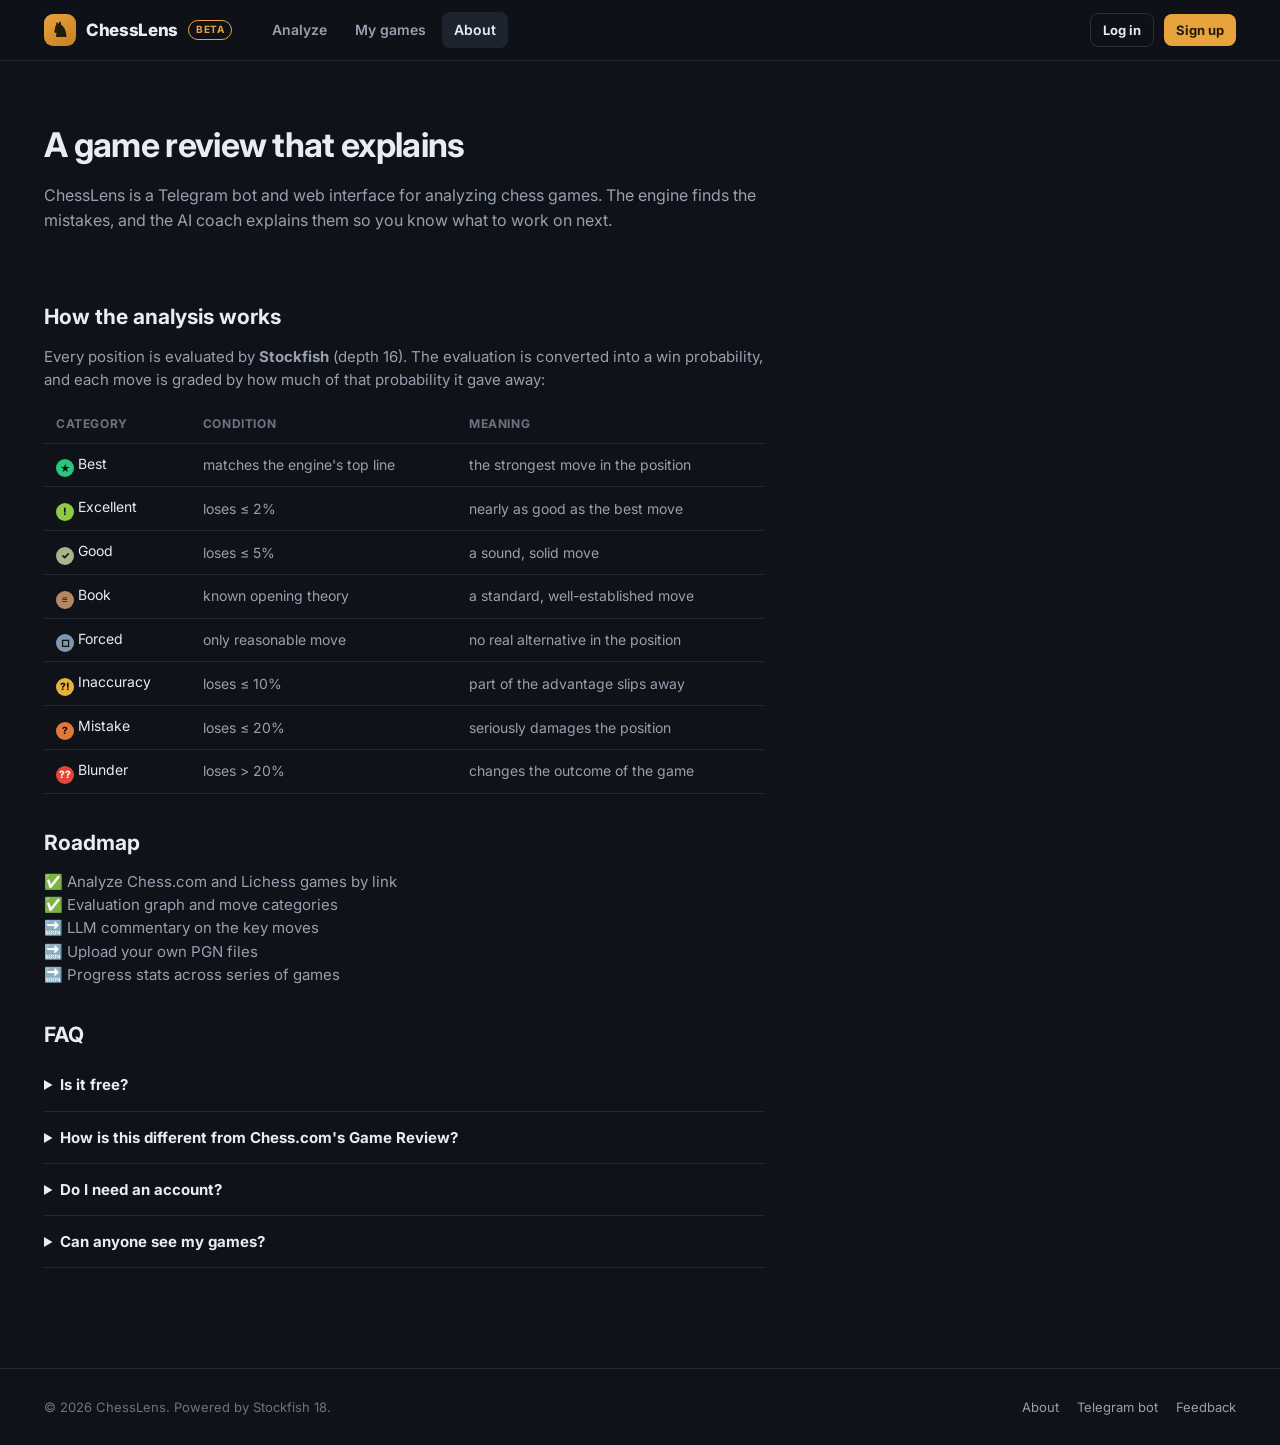
==== web/about.html @ 93ecf5f7 "The core is almost completed + Demo design from Fable 5" ====
<!DOCTYPE html>
<html lang="en">
<head>
  <meta charset="UTF-8">
  <meta name="viewport" content="width=device-width, initial-scale=1.0">
  <title>About — ChessLens</title>
  <link rel="preconnect" href="https://fonts.googleapis.com">
  <link href="https://fonts.googleapis.com/css2?family=Inter:wght@400;600;700;800&display=swap" rel="stylesheet">
  <link rel="stylesheet" href="css/style.css">
</head>
<body>

<header class="site-header">
  <div class="container">
    <a class="logo" href="index.html">
      <span class="logo-mark">♞</span> ChessLens <span class="beta">beta</span>
    </a>
    <nav class="main-nav">
      <a href="index.html">Analyze</a>
      <a href="profile.html">My games</a>
      <a href="about.html" class="active">About</a>
    </nav>
    <div class="header-actions">
      <a class="btn btn-ghost btn-sm" href="auth.html">Log in</a>
      <a class="btn btn-sm" href="auth.html#register">Sign up</a>
    </div>
  </div>
</header>

<main class="container">
  <div class="about-hero">
    <h1>A game review that explains</h1>
    <p>
      ChessLens is a Telegram bot and web interface for analyzing chess games.
      The engine finds the mistakes, and the AI coach explains them so you know
      what to work on next.
    </p>
  </div>

  <div class="about-content">
    <h2>How the analysis works</h2>
    <p>
      Every position is evaluated by <strong>Stockfish</strong> (depth 16).
      The evaluation is converted into a win probability, and each move is graded
      by how much of that probability it gave away:
    </p>

    <table class="palette-table">
      <thead>
        <tr><th>Category</th><th>Condition</th><th>Meaning</th></tr>
      </thead>
      <tbody>
        <tr>
          <td><span class="cat-ico Best">★</span> Best</td>
          <td class="c-muted">matches the engine's top line</td>
          <td class="c-muted">the strongest move in the position</td>
        </tr>
        <tr>
          <td><span class="cat-ico Excellent">!</span> Excellent</td>
          <td class="c-muted">loses ≤ 2%</td>
          <td class="c-muted">nearly as good as the best move</td>
        </tr>
        <tr>
          <td><span class="cat-ico Good">✓</span> Good</td>
          <td class="c-muted">loses ≤ 5%</td>
          <td class="c-muted">a sound, solid move</td>
        </tr>
        <tr>
          <td><span class="cat-ico Book">≡</span> Book</td>
          <td class="c-muted">known opening theory</td>
          <td class="c-muted">a standard, well-established move</td>
        </tr>
        <tr>
          <td><span class="cat-ico Forced">□</span> Forced</td>
          <td class="c-muted">only reasonable move</td>
          <td class="c-muted">no real alternative in the position</td>
        </tr>
        <tr>
          <td><span class="cat-ico Inaccuracy">?!</span> Inaccuracy</td>
          <td class="c-muted">loses ≤ 10%</td>
          <td class="c-muted">part of the advantage slips away</td>
        </tr>
        <tr>
          <td><span class="cat-ico Mistake">?</span> Mistake</td>
          <td class="c-muted">loses ≤ 20%</td>
          <td class="c-muted">seriously damages the position</td>
        </tr>
        <tr>
          <td><span class="cat-ico Blunder">??</span> Blunder</td>
          <td class="c-muted">loses &gt; 20%</td>
          <td class="c-muted">changes the outcome of the game</td>
        </tr>
      </tbody>
    </table>

    <h2>Roadmap</h2>
    <p>
      ✅ Analyze Chess.com and Lichess games by link<br>
      ✅ Evaluation graph and move categories<br>
      🔜 LLM commentary on the key moves<br>
      🔜 Upload your own PGN files<br>
      🔜 Progress stats across series of games
    </p>

    <h2>FAQ</h2>
    <details class="faq-item">
      <summary>Is it free?</summary>
      <p>Yes, the basic review is free. Limits and a subscription will come later,
         once LLM commentary is live.</p>
    </details>
    <details class="faq-item">
      <summary>How is this different from Chess.com's Game Review?</summary>
      <p>It works with both platforms at once, lives in Telegram, and focuses on
         explanations — not just grades.</p>
    </details>
    <details class="faq-item">
      <summary>Do I need an account?</summary>
      <p>No — reviewing a game by link works without logging in. An account lets you
         link Chess.com/Lichess and keep your review history.</p>
    </details>
    <details class="faq-item">
      <summary>Can anyone see my games?</summary>
      <p>Games on Chess.com and Lichess are public anyway. We only store the analysis
         results for your history.</p>
    </details>
  </div>
</main>

<footer class="site-footer">
  <div class="container">
    <span>© 2026 ChessLens. Powered by Stockfish 18.</span>
    <nav>
      <a href="about.html">About</a>
      <a href="#">Telegram bot</a>
      <a href="#">Feedback</a>
    </nav>
  </div>
</footer>

</body>
</html>
---- web/css/style.css ----
/* ============================================================
   ChessLens — design system
   Dark UI, warm amber accent, warm wooden board.
   ============================================================ */

:root {
  /* surfaces */
  --bg: #0f1218;
  --surface: #161b23;
  --surface-2: #1d2430;
  --surface-3: #242c3a;
  --border: #2a3242;
  --border-soft: #222937;

  /* text */
  --text: #e9ecf2;
  --text-muted: #97a0b1;
  --text-faint: #6b7484;

  /* accent */
  --accent: #e8a33d;
  --accent-hover: #f2b45a;
  --accent-ink: #241a08;
  --accent-soft: rgba(232, 163, 61, 0.14);

  /* board */
  --sq-light: #e9dcc3;
  --sq-dark: #a97e54;
  --sq-last: rgba(232, 163, 61, 0.5);

  /* move categories */
  --cat-best: #2bc47e;
  --cat-excellent: #8fca44;
  --cat-good: #a9b48b;
  --cat-book: #b58863;      /* opening theory — warm tan */
  --cat-forced: #7f97b3;    /* only move — steel blue */
  --cat-inaccuracy: #e6b23c;
  --cat-mistake: #e0783c;
  --cat-blunder: #e4453b;

  /* eval graph */
  --eval-white: #dfe4ec;
  --eval-black: #0a0c10;

  --radius: 12px;
  --radius-sm: 8px;
  --shadow: 0 10px 30px rgba(0, 0, 0, 0.35);

  --font: "Inter", -apple-system, BlinkMacSystemFont, "Segoe UI", Roboto, sans-serif;
  --mono: ui-monospace, "SF Mono", SFMono-Regular, Menlo, Consolas, monospace;
}

* { box-sizing: border-box; }

html, body {
  margin: 0;
  padding: 0;
  background: var(--bg);
  color: var(--text);
  font-family: var(--font);
  font-size: 15px;
  line-height: 1.55;
}

a { color: var(--accent); text-decoration: none; }
a:hover { color: var(--accent-hover); }

h1, h2, h3, h4 { line-height: 1.2; margin: 0 0 0.5em; font-weight: 700; }

.container {
  max-width: 1240px;
  margin: 0 auto;
  padding: 0 24px;
}

/* ============ header ============ */

.site-header {
  position: sticky;
  top: 0;
  z-index: 50;
  background: rgba(15, 18, 24, 0.85);
  backdrop-filter: blur(12px);
  -webkit-backdrop-filter: blur(12px);
  border-bottom: 1px solid var(--border-soft);
}

.site-header .container {
  display: flex;
  align-items: center;
  gap: 28px;
  height: 60px;
}

.logo {
  display: flex;
  align-items: center;
  gap: 10px;
  font-weight: 800;
  font-size: 17px;
  color: var(--text);
  letter-spacing: -0.02em;
}
.logo:hover { color: var(--text); }

.logo-mark {
  width: 32px;
  height: 32px;
  border-radius: 9px;
  background: linear-gradient(145deg, var(--accent), #c77f22);
  color: var(--accent-ink);
  display: grid;
  place-items: center;
  font-size: 20px;
  line-height: 1;
}

.logo .beta {
  font-size: 10px;
  font-weight: 700;
  color: var(--accent);
  border: 1px solid var(--accent);
  border-radius: 20px;
  padding: 1px 7px;
  letter-spacing: 0.06em;
  text-transform: uppercase;
}

.main-nav {
  display: flex;
  gap: 4px;
  flex: 1;
}

.main-nav a {
  color: var(--text-muted);
  font-weight: 600;
  font-size: 14px;
  padding: 7px 12px;
  border-radius: var(--radius-sm);
  transition: background 0.15s, color 0.15s;
}

.main-nav a:hover { color: var(--text); background: var(--surface-2); }
.main-nav a.active { color: var(--text); background: var(--surface-2); }

.header-actions { display: flex; gap: 10px; align-items: center; }

/* ============ buttons ============ */

.btn {
  display: inline-flex;
  align-items: center;
  justify-content: center;
  gap: 8px;
  border: none;
  cursor: pointer;
  font-family: var(--font);
  font-weight: 700;
  font-size: 14px;
  border-radius: var(--radius-sm);
  padding: 10px 18px;
  background: var(--accent);
  color: var(--accent-ink);
  transition: background 0.15s, transform 0.05s;
  white-space: nowrap;
}
.btn:hover { background: var(--accent-hover); }
.btn:active { transform: translateY(1px); }

.btn-ghost {
  background: transparent;
  color: var(--text);
  border: 1px solid var(--border);
}
.btn-ghost:hover { background: var(--surface-2); border-color: var(--text-faint); }

.btn-soft {
  background: var(--surface-3);
  color: var(--text);
}
.btn-soft:hover { background: #2c3546; }

.btn-sm { padding: 6px 12px; font-size: 13px; }
.btn-lg { padding: 14px 26px; font-size: 16px; border-radius: var(--radius); }
.btn-block { width: 100%; }

.btn-tg {
  background: #2aabee;
  color: #fff;
}
.btn-tg:hover { background: #4dbdf5; }

/* ============ hero (landing) ============ */

.hero {
  padding: 84px 0 56px;
  text-align: center;
  position: relative;
  overflow: hidden;
}

.hero::before {
  content: "";
  position: absolute;
  inset: -40% -20% auto;
  height: 480px;
  background:
    radial-gradient(600px 260px at 30% 20%, rgba(232, 163, 61, 0.09), transparent 70%),
    radial-gradient(500px 240px at 72% 10%, rgba(43, 196, 126, 0.07), transparent 70%);
  pointer-events: none;
}

.hero h1 {
  font-size: clamp(30px, 4.5vw, 46px);
  letter-spacing: -0.03em;
  margin-bottom: 14px;
  position: relative;
}

.hero h1 .accent { color: var(--accent); }

.hero .sub {
  color: var(--text-muted);
  font-size: 17px;
  max-width: 620px;
  margin: 0 auto 36px;
  position: relative;
}

.analyze-box {
  position: relative;
  max-width: 640px;
  margin: 0 auto 14px;
  display: flex;
  gap: 10px;
  padding: 8px;
  background: var(--surface);
  border: 1px solid var(--border);
  border-radius: 16px;
  box-shadow: var(--shadow);
}

.analyze-box:focus-within { border-color: var(--accent); }

.analyze-box input {
  flex: 1;
  background: transparent;
  border: none;
  outline: none;
  color: var(--text);
  font-family: var(--font);
  font-size: 15px;
  padding: 10px 12px;
  min-width: 0;
}
.analyze-box input::placeholder { color: var(--text-faint); }

.analyze-box.error { border-color: var(--cat-blunder); animation: shake 0.3s; }

@keyframes shake {
  25% { transform: translateX(-5px); }
  75% { transform: translateX(5px); }
}

.analyze-hint {
  position: relative;
  color: var(--text-faint);
  font-size: 13px;
  margin-bottom: 6px;
}

.example-chips {
  position: relative;
  display: flex;
  gap: 8px;
  justify-content: center;
  flex-wrap: wrap;
  margin-top: 18px;
}

.chip {
  font-size: 13px;
  color: var(--text-muted);
  background: var(--surface-2);
  border: 1px solid var(--border-soft);
  border-radius: 20px;
  padding: 6px 14px;
  cursor: pointer;
  font-family: var(--font);
  transition: border-color 0.15s, color 0.15s;
}
.chip:hover { border-color: var(--accent); color: var(--text); }

/* ============ landing sections ============ */

.section { padding: 56px 0; }
.section h2 { font-size: 26px; letter-spacing: -0.02em; text-align: center; margin-bottom: 8px; }
.section .section-sub { text-align: center; color: var(--text-muted); margin: 0 auto 36px; max-width: 560px; }

.features {
  display: grid;
  grid-template-columns: repeat(3, 1fr);
  gap: 18px;
}

.feature-card {
  background: var(--surface);
  border: 1px solid var(--border-soft);
  border-radius: var(--radius);
  padding: 24px;
}

.feature-card .icon {
  width: 42px;
  height: 42px;
  border-radius: 10px;
  background: var(--accent-soft);
  color: var(--accent);
  display: grid;
  place-items: center;
  font-size: 20px;
  margin-bottom: 14px;
}

.feature-card h3 { font-size: 16px; margin-bottom: 6px; }
.feature-card p { color: var(--text-muted); font-size: 14px; margin: 0; }

.steps {
  display: grid;
  grid-template-columns: repeat(3, 1fr);
  gap: 18px;
  counter-reset: step;
}

.step {
  position: relative;
  padding: 22px 22px 22px 64px;
  background: var(--surface);
  border: 1px solid var(--border-soft);
  border-radius: var(--radius);
}

.step::before {
  counter-increment: step;
  content: counter(step);
  position: absolute;
  left: 20px;
  top: 22px;
  width: 30px;
  height: 30px;
  border-radius: 50%;
  background: var(--accent);
  color: var(--accent-ink);
  font-weight: 800;
  display: grid;
  place-items: center;
}

.step h3 { font-size: 15px; margin-bottom: 4px; }
.step p { color: var(--text-muted); font-size: 13.5px; margin: 0; }

.tg-banner {
  display: flex;
  align-items: center;
  justify-content: space-between;
  gap: 24px;
  background: linear-gradient(120deg, var(--surface-2), var(--surface));
  border: 1px solid var(--border);
  border-radius: 16px;
  padding: 28px 32px;
}

.tg-banner h3 { font-size: 20px; margin-bottom: 4px; }
.tg-banner p { color: var(--text-muted); margin: 0; }

/* ============ footer ============ */

.site-footer {
  border-top: 1px solid var(--border-soft);
  padding: 28px 0;
  margin-top: 40px;
  color: var(--text-faint);
  font-size: 13px;
}

.site-footer .container {
  display: flex;
  justify-content: space-between;
  align-items: center;
  gap: 16px;
  flex-wrap: wrap;
}

.site-footer nav { display: flex; gap: 18px; }
.site-footer a { color: var(--text-muted); }

/* ============ modal ============ */

.modal-overlay {
  position: fixed;
  inset: 0;
  background: rgba(8, 10, 14, 0.7);
  backdrop-filter: blur(4px);
  display: none;
  align-items: flex-start;
  justify-content: center;
  padding: 8vh 20px 20px;
  z-index: 100;
}
.modal-overlay.open { display: flex; }

.modal {
  background: var(--surface);
  border: 1px solid var(--border);
  border-radius: 16px;
  width: 100%;
  max-width: 560px;
  max-height: 80vh;
  display: flex;
  flex-direction: column;
  box-shadow: var(--shadow);
  animation: modal-in 0.18s ease-out;
}

@keyframes modal-in {
  from { opacity: 0; transform: translateY(14px) scale(0.98); }
}

.modal-head {
  display: flex;
  align-items: center;
  gap: 14px;
  padding: 18px 20px;
  border-bottom: 1px solid var(--border-soft);
}

.modal-head .avatar {
  width: 44px;
  height: 44px;
  border-radius: 12px;
  background: var(--surface-3);
  color: var(--accent);
  font-weight: 800;
  font-size: 19px;
  display: grid;
  place-items: center;
  flex: none;
}

.modal-head .who { flex: 1; min-width: 0; }
.modal-head .who .name { font-weight: 700; font-size: 16px; }
.modal-head .who .meta { color: var(--text-muted); font-size: 13px; }

.modal-close {
  background: none;
  border: none;
  color: var(--text-muted);
  font-size: 22px;
  cursor: pointer;
  padding: 4px 8px;
  border-radius: 8px;
}
.modal-close:hover { background: var(--surface-2); color: var(--text); }

.modal-body { overflow-y: auto; padding: 8px; }

/* ============ game rows (modal + my games) ============ */

.game-row {
  display: flex;
  align-items: center;
  gap: 14px;
  width: 100%;
  text-align: left;
  background: none;
  border: none;
  border-radius: var(--radius-sm);
  padding: 12px 14px;
  cursor: pointer;
  color: var(--text);
  font-family: var(--font);
  font-size: 14px;
  transition: background 0.12s;
}
.game-row:hover { background: var(--surface-2); }
.game-row + .game-row { margin-top: 2px; }

.result-dot {
  width: 34px;
  height: 34px;
  border-radius: 9px;
  display: grid;
  place-items: center;
  font-weight: 800;
  font-size: 13px;
  flex: none;
}
.result-dot.win { background: rgba(43, 196, 126, 0.16); color: var(--cat-best); }
.result-dot.loss { background: rgba(228, 69, 59, 0.14); color: var(--cat-blunder); }
.result-dot.draw { background: rgba(151, 160, 177, 0.14); color: var(--text-muted); }

.game-row .game-info { flex: 1; min-width: 0; }
.game-row .players { display: block; font-weight: 600; white-space: nowrap; overflow: hidden; text-overflow: ellipsis; }
.game-row .meta { display: block; color: var(--text-muted); font-size: 12.5px; margin-top: 1px; }

.source-tag {
  font-size: 11px;
  font-weight: 700;
  padding: 3px 8px;
  border-radius: 6px;
  letter-spacing: 0.02em;
  flex: none;
}
.source-tag.chesscom { background: rgba(129, 182, 76, 0.15); color: #9dc96a; }
.source-tag.lichess { background: rgba(255, 255, 255, 0.09); color: #cfd6e0; }

.game-row .go {
  color: var(--text-faint);
  font-size: 17px;
  flex: none;
  transition: transform 0.12s, color 0.12s;
}
.game-row:hover .go { color: var(--accent); transform: translateX(3px); }

/* ============ review page ============ */

.review-topbar {
  display: flex;
  align-items: center;
  gap: 16px;
  padding: 16px 0 14px;
  flex-wrap: wrap;
}

.review-topbar .back {
  color: var(--text-muted);
  font-weight: 600;
  font-size: 14px;
  display: inline-flex;
  align-items: center;
  gap: 6px;
}
.review-topbar .back:hover { color: var(--text); }

.review-title { flex: 1; min-width: 240px; }
.review-title .players-line { font-weight: 800; font-size: 17px; letter-spacing: -0.01em; }
.review-title .players-line .vs { color: var(--text-faint); font-weight: 600; margin: 0 6px; }
.review-title .players-line .elo { color: var(--text-muted); font-weight: 600; font-size: 13px; }
.review-title .game-meta { color: var(--text-muted); font-size: 13px; margin-top: 2px; }

.review-layout {
  display: grid;
  grid-template-columns: minmax(0, 1fr) 380px;
  gap: 20px;
  align-items: start;
  padding-bottom: 48px;
}

.board-column {
  min-width: 0;
  /* keep the board in place while the right panel scrolls on its own */
  position: sticky;
  top: 76px;
  align-self: start;
}

/* --- board --- */

.board-area {
  display: flex;
  gap: 12px;
  align-items: stretch;
  /* keep the whole board + controls visible without scrolling */
  max-width: calc(100vh - 170px);
}

.evalbar {
  width: 30px;
  flex: none;
  border-radius: 8px;
  background: var(--eval-black);
  border: 1px solid var(--border);
  position: relative;
  overflow: hidden;
}

.evalbar .white-fill {
  position: absolute;
  bottom: 0;
  left: 0;
  right: 0;
  height: var(--fill, 50%); /* vertical bar: white grows from the bottom */
  background: var(--eval-white);
  transition: height 0.25s ease, width 0.25s ease;
}

.evalbar .eval-label {
  position: absolute;
  left: 0;
  right: 0;
  text-align: center;
  font-family: var(--mono);
  font-size: 10px;
  font-weight: 700;
  padding: 4px 0;
}
.evalbar .eval-label.on-white { bottom: 0; color: #3c4250; }
.evalbar .eval-label.on-black { top: 0; color: #cfd6e0; }

.board-wrap {
  position: relative;
  flex: 1;
  min-width: 0;
  aspect-ratio: 1;
  border-radius: 10px;
  overflow: hidden;
  box-shadow: var(--shadow);
  user-select: none;
  container-type: size;
}

.board {
  display: grid;
  grid-template-columns: repeat(8, 1fr);
  grid-template-rows: repeat(8, 1fr);
  width: 100%;
  height: 100%;
}

.sq { position: relative; display: grid; place-items: center; }
.sq.light { background: var(--sq-light); }
.sq.dark { background: var(--sq-dark); }
.sq.last-move::after {
  content: "";
  position: absolute;
  inset: 0;
  background: var(--sq-last);
}

.sq .piece {
  position: relative;
  z-index: 2;
  font-size: min(7.2vw, 46px); /* fallback for browsers without container queries */
  line-height: 1;
  transform: translateY(-1px);
}

@supports (container-type: size) {
  .sq .piece { font-size: 10.2cqw; }
}

/* category badge over the piece that just moved (top-right of its square) */
.sq .move-badge {
  position: absolute;
  top: 5%;
  right: 5%;
  z-index: 5;
  width: 20px;
  height: 20px;
  font-size: 11px;
  box-shadow: 0 1px 3px rgba(0, 0, 0, 0.45);
  border: 1.5px solid rgba(255, 255, 255, 0.65);
}
@supports (container-type: size) {
  .sq .move-badge { width: 5.4cqw; height: 5.4cqw; font-size: 3.1cqw; }
}

.piece.pw {
  color: #f6f1e6;
  text-shadow: 0 1px 0 #4a4034, 0 -1px 0 #4a4034, 1px 0 0 #4a4034, -1px 0 0 #4a4034, 0 2px 3px rgba(0,0,0,0.35);
}
.piece.pb {
  color: #33291f;
  text-shadow: 0 1px 1px rgba(255,255,255,0.15), 0 2px 3px rgba(0,0,0,0.3);
}

.sq .coord {
  position: absolute;
  font-size: 10px;
  font-weight: 700;
  font-family: var(--mono);
  opacity: 0.75;
  z-index: 1;
}
.sq .coord.file { right: 3px; bottom: 2px; }
.sq .coord.rank { left: 3px; top: 2px; }
.sq.light .coord { color: var(--sq-dark); }
.sq.dark .coord { color: var(--sq-light); }

.arrow-layer {
  position: absolute;
  inset: 0;
  width: 100%;
  height: 100%;
  pointer-events: none;
  z-index: 3;
}

/* --- board controls --- */

.board-controls {
  display: flex;
  align-items: center;
  gap: 8px;
  margin-top: 12px;
  flex-wrap: wrap;
}

.nav-group { display: flex; gap: 4px; }

.nav-btn {
  width: 42px;
  height: 38px;
  display: grid;
  place-items: center;
  background: var(--surface-2);
  border: 1px solid var(--border-soft);
  border-radius: var(--radius-sm);
  color: var(--text);
  font-size: 15px;
  cursor: pointer;
  transition: background 0.12s;
}
.nav-btn:hover { background: var(--surface-3); }
.nav-btn:disabled { opacity: 0.35; cursor: default; }
.nav-btn:disabled:hover { background: var(--surface-2); }

.move-position {
  font-family: var(--mono);
  font-size: 13px;
  color: var(--text-muted);
  margin-left: 4px;
}

.controls-right { margin-left: auto; display: flex; gap: 8px; }

.legend-hint {
  display: flex;
  gap: 14px;
  margin-top: 10px;
  font-size: 12px;
  color: var(--text-faint);
}
.legend-hint .swatch {
  display: inline-block;
  width: 18px;
  height: 4px;
  border-radius: 2px;
  vertical-align: middle;
  margin-right: 6px;
}

/* --- eval graph --- */

.card {
  background: var(--surface);
  border: 1px solid var(--border-soft);
  border-radius: var(--radius);
  padding: 16px 18px;
}

.card h3 {
  font-size: 13px;
  font-weight: 700;
  text-transform: uppercase;
  letter-spacing: 0.07em;
  color: var(--text-muted);
  margin-bottom: 12px;
}

.graph-card { margin-top: 16px; }

.graph-svg-wrap { position: relative; }
#eval-graph { display: block; width: 100%; height: auto; border-radius: 8px; cursor: crosshair; }

.graph-tooltip {
  position: absolute;
  pointer-events: none;
  background: var(--surface-3);
  border: 1px solid var(--border);
  border-radius: 8px;
  padding: 6px 10px;
  font-size: 12.5px;
  font-family: var(--mono);
  white-space: nowrap;
  transform: translate(-50%, -130%);
  display: none;
  z-index: 5;
  box-shadow: var(--shadow);
}
.graph-tooltip .tt-cat { font-family: var(--font); font-weight: 700; }

/* ============ right panel ============ */

/* The right column scrolls on its own, independently of the board on the left:
   sticky + capped to the viewport. Inside it the three sections just stack —
   coach comment, moves (its own capped 10-row scroll), and game summary — so
   the summary is reachable with a short scroll, never "through all the moves". */
.review-panel {
  display: flex;
  flex-direction: column;
  gap: 14px;
  position: sticky;
  top: 76px;
  max-height: calc(100vh - 92px);
  overflow-y: auto;
  padding-right: 4px;
  scrollbar-width: thin;
  scrollbar-color: var(--surface-3) transparent;
}
.review-panel::-webkit-scrollbar { width: 8px; }
.review-panel::-webkit-scrollbar-thumb { background: var(--surface-3); border-radius: 4px; }
.review-panel::-webkit-scrollbar-track { background: transparent; }

.coach-card,
.moves-card,
.summary-card { flex: none; }

.panel-scroll {
  display: flex;
  flex-direction: column;
  gap: 14px;
}

/* --- summary --- */

.accuracy-row {
  display: grid;
  grid-template-columns: 1fr 1fr;
  gap: 10px;
  margin-bottom: 14px;
}

.acc-box {
  border-radius: var(--radius-sm);
  padding: 10px 12px;
  text-align: center;
  border: 1px solid var(--border-soft);
}
.acc-box.white { background: #e9ecf2; color: #171b23; }
.acc-box.black { background: #0c0e13; color: #e9ecf2; }
.acc-box .num { font-size: 22px; font-weight: 800; font-family: var(--mono); }
.acc-box .lbl { font-size: 11px; text-transform: uppercase; letter-spacing: 0.06em; opacity: 0.7; font-weight: 700; }

.cat-table { width: 100%; border-collapse: collapse; font-size: 13.5px; }
.cat-table td { padding: 4px 0; }
.cat-table td.num { font-family: var(--mono); font-weight: 700; width: 44px; text-align: center; }
.cat-table td.cat-name { color: var(--text-muted); }
.cat-table td.cat-name .cat-ico { margin-right: 8px; }

/* category icon badge */
.cat-ico {
  display: inline-grid;
  place-items: center;
  width: 18px;
  height: 18px;
  border-radius: 50%;
  font-size: 10px;
  font-weight: 800;
  color: #10130a;
  vertical-align: -3px;
}
.cat-ico.Best { background: var(--cat-best); }
.cat-ico.Excellent { background: var(--cat-excellent); }
.cat-ico.Good { background: var(--cat-good); }
.cat-ico.Book { background: var(--cat-book); }
.cat-ico.Forced { background: var(--cat-forced); }
.cat-ico.Inaccuracy { background: var(--cat-inaccuracy); }
.cat-ico.Mistake { background: var(--cat-mistake); }
.cat-ico.Blunder { background: var(--cat-blunder); color: #fff; }

/* --- coach comment --- */

.coach-card { border: 1px dashed var(--border); }

.coach-head {
  display: flex;
  align-items: center;
  gap: 8px;
  margin-bottom: 10px;
}
.coach-head .spark {
  color: var(--accent);
  font-size: 16px;
}
.coach-head h3 { margin: 0; }

.coach-move-ref {
  display: inline-flex;
  align-items: center;
  gap: 8px;
  font-family: var(--mono);
  font-weight: 700;
  font-size: 14px;
  background: var(--surface-2);
  padding: 4px 10px;
  border-radius: 7px;
  margin-bottom: 10px;
}

.coach-placeholder { position: relative; }

.skeleton-line {
  height: 10px;
  border-radius: 5px;
  background: linear-gradient(90deg, var(--surface-2) 25%, var(--surface-3) 50%, var(--surface-2) 75%);
  background-size: 200% 100%;
  animation: shimmer 1.6s infinite linear;
  margin-bottom: 9px;
}
@keyframes shimmer { to { background-position: -200% 0; } }

.coach-note {
  color: var(--text-faint);
  font-size: 12.5px;
  margin: 12px 0 0;
}

/* --- move list --- */

.moves-card {
  padding: 0;
  display: flex;
  flex-direction: column;
}

.moves-card h3 {
  padding: 14px 18px 10px;
  margin: 0;
  border-bottom: 1px solid var(--border-soft);
  background: var(--surface);
}

.move-list {
  /* fits ~10 move rows (28px each) + padding, then scrolls on its own —
     independent of the summary card below it. */
  padding: 6px 8px 10px;
  max-height: 296px;
  overflow-y: auto;
}

.move-list::-webkit-scrollbar { width: 8px; }
.move-list::-webkit-scrollbar-thumb { background: var(--surface-3); border-radius: 4px; }

.move-pair {
  display: grid;
  grid-template-columns: 36px 1fr 1fr;
  gap: 4px;
  align-items: center;
}

.move-pair .no {
  color: var(--text-faint);
  font-family: var(--mono);
  font-size: 12.5px;
  text-align: right;
  padding-right: 6px;
}

.move-cell {
  display: flex;
  align-items: center;
  gap: 7px;
  background: none;
  border: 1px solid transparent;
  border-radius: 7px;
  padding: 5px 9px;
  cursor: pointer;
  color: var(--text);
  font-family: var(--mono);
  font-size: 13.5px;
  font-weight: 600;
  text-align: left;
  transition: background 0.1s;
}
.move-cell:hover { background: var(--surface-2); }
.move-cell.active {
  background: var(--accent-soft);
  border-color: var(--accent);
}
.move-cell .cat-ico { flex: none; width: 16px; height: 16px; font-size: 9px; }

/* ============ auth page ============ */

.auth-wrap {
  min-height: calc(100vh - 60px);
  display: grid;
  place-items: center;
  padding: 40px 20px;
}

.auth-card {
  width: 100%;
  max-width: 420px;
  background: var(--surface);
  border: 1px solid var(--border-soft);
  border-radius: 16px;
  padding: 28px;
  box-shadow: var(--shadow);
}

.auth-card .auth-logo { text-align: center; margin-bottom: 18px; }
.auth-card .auth-logo .logo-mark { width: 46px; height: 46px; font-size: 28px; margin: 0 auto 10px; }
.auth-card h2 { text-align: center; font-size: 20px; }
.auth-card .auth-sub { text-align: center; color: var(--text-muted); font-size: 13.5px; margin: -4px 0 20px; }

.tabs {
  display: grid;
  grid-template-columns: 1fr 1fr;
  background: var(--surface-2);
  border-radius: 10px;
  padding: 4px;
  margin-bottom: 20px;
}

.tabs button {
  border: none;
  background: none;
  color: var(--text-muted);
  font-family: var(--font);
  font-weight: 700;
  font-size: 14px;
  padding: 8px;
  border-radius: 7px;
  cursor: pointer;
}
.tabs button.active { background: var(--surface-3); color: var(--text); }

.field { margin-bottom: 14px; }
.field label {
  display: block;
  font-size: 12.5px;
  font-weight: 700;
  color: var(--text-muted);
  margin-bottom: 6px;
}
.field input {
  width: 100%;
  background: var(--bg);
  border: 1px solid var(--border);
  border-radius: var(--radius-sm);
  color: var(--text);
  font-family: var(--font);
  font-size: 14px;
  padding: 11px 13px;
  outline: none;
  transition: border-color 0.15s;
}
.field input:focus { border-color: var(--accent); }

.auth-divider {
  display: flex;
  align-items: center;
  gap: 12px;
  color: var(--text-faint);
  font-size: 12px;
  margin: 18px 0;
}
.auth-divider::before, .auth-divider::after {
  content: "";
  flex: 1;
  height: 1px;
  background: var(--border-soft);
}

.auth-foot { text-align: center; color: var(--text-muted); font-size: 13px; margin-top: 16px; }

/* ============ profile page ============ */

.profile-layout {
  display: grid;
  grid-template-columns: 250px minmax(0, 1fr);
  gap: 24px;
  padding: 28px 0 60px;
  align-items: start;
}

.profile-side {
  position: sticky;
  top: 84px;
}

.profile-user {
  display: flex;
  align-items: center;
  gap: 12px;
  padding: 4px 8px 18px;
}

.profile-user .avatar {
  width: 46px;
  height: 46px;
  border-radius: 13px;
  background: linear-gradient(145deg, var(--accent), #c77f22);
  color: var(--accent-ink);
  font-weight: 800;
  font-size: 19px;
  display: grid;
  place-items: center;
}

.profile-user .name { font-weight: 800; }
.profile-user .mail { color: var(--text-faint); font-size: 12.5px; }

.side-nav { display: flex; flex-direction: column; gap: 2px; }

.side-nav button {
  display: flex;
  align-items: center;
  gap: 10px;
  background: none;
  border: none;
  text-align: left;
  color: var(--text-muted);
  font-family: var(--font);
  font-size: 14px;
  font-weight: 600;
  padding: 10px 12px;
  border-radius: var(--radius-sm);
  cursor: pointer;
}
.side-nav button:hover { background: var(--surface-2); color: var(--text); }
.side-nav button.active { background: var(--surface-2); color: var(--accent); }

.profile-pane h2 { font-size: 20px; margin-bottom: 16px; }

.filters { display: flex; gap: 8px; margin-bottom: 14px; flex-wrap: wrap; }
.chip.active { border-color: var(--accent); color: var(--accent); background: var(--accent-soft); }

.games-card { padding: 6px; }

/* --- linked accounts --- */

.link-card {
  display: flex;
  align-items: center;
  gap: 16px;
  background: var(--surface);
  border: 1px solid var(--border-soft);
  border-radius: var(--radius);
  padding: 18px 20px;
}
.link-card + .link-card { margin-top: 12px; }

.link-card .service-logo {
  width: 44px;
  height: 44px;
  border-radius: 11px;
  display: grid;
  place-items: center;
  font-size: 21px;
  flex: none;
}
.link-card .service-logo.chesscom { background: rgba(129, 182, 76, 0.14); }
.link-card .service-logo.lichess { background: rgba(255, 255, 255, 0.07); }

.link-card .link-info { flex: 1; min-width: 0; }
.link-card .link-info .svc { font-weight: 700; }
.link-card .link-info .status { font-size: 13px; color: var(--text-muted); margin-top: 1px; }
.link-card .link-info .status.ok { color: var(--cat-best); }

.linked-badge {
  font-size: 11px;
  font-weight: 800;
  color: var(--cat-best);
  border: 1px solid var(--cat-best);
  padding: 2px 8px;
  border-radius: 20px;
  margin-left: 8px;
  vertical-align: 2px;
}

/* ============ about page ============ */

.about-hero { padding: 64px 0 20px; max-width: 720px; }
.about-hero h1 { font-size: 34px; letter-spacing: -0.02em; }
.about-hero p { color: var(--text-muted); font-size: 16px; }

.about-content { max-width: 720px; padding-bottom: 60px; }
.about-content h2 { font-size: 21px; margin: 36px 0 12px; }
.about-content p { color: var(--text-muted); }

.palette-table { width: 100%; border-collapse: collapse; font-size: 14px; }
.palette-table th, .palette-table td {
  text-align: left;
  padding: 9px 12px;
  border-bottom: 1px solid var(--border-soft);
}
.palette-table th { color: var(--text-faint); font-size: 12px; text-transform: uppercase; letter-spacing: 0.05em; }
.palette-table td.c-muted { color: var(--text-muted); }

.faq-item { border-bottom: 1px solid var(--border-soft); padding: 14px 0; }
.faq-item summary { font-weight: 700; cursor: pointer; }
.faq-item p { color: var(--text-muted); margin: 10px 0 0; }

/* ============ responsive ============ */

@media (max-width: 1020px) {
  /* mobile order: coach comment → board → nav buttons → moves → graph → summary */
  .review-layout { display: flex; flex-direction: column; gap: 14px; align-items: stretch; }
  /* dissolve the layout wrappers so every card is an ordered flex item */
  .board-column, .review-panel, .panel-scroll { display: contents; }
  .moves-card h3 { position: static; } /* no sticky heading on mobile */
  .coach-card { order: 1; }
  .board-area { order: 2; }
  .board-controls { order: 3; margin-top: 0; }
  .legend-hint { order: 4; margin-top: 0; }
  .moves-card { order: 5; }
  .graph-card { order: 6; margin-top: 0; }
  .summary-card { order: 7; }
  /* on mobile the panel isn't a scroll box (display: contents), so the
     move list scrolls on its own again */
  .move-list { max-height: 40vh; overflow-y: auto; }

  /* eval bar goes horizontal, above the board */
  .board-area { flex-direction: column; max-width: none; gap: 8px; }
  .evalbar { width: 100%; height: 24px; }
  .evalbar .white-fill {
    top: 0; bottom: 0; left: 0; right: auto;
    width: var(--fill, 50%); height: auto; /* white grows from the left */
  }
  /* full-height flex label — reliably centered, never clipped by the thin bar */
  .evalbar .eval-label {
    top: 0; bottom: 0; left: auto; right: auto;
    transform: none;
    display: flex;
    align-items: center;
    height: 100%;
    width: auto;
    padding: 0 10px;
    font-size: 12px;
    line-height: 1;
  }
  .evalbar .eval-label.on-white { left: 0; bottom: 0; }
  .evalbar .eval-label.on-black { right: 0; left: auto; top: 0; }

  .features, .steps { grid-template-columns: 1fr; }
  .profile-layout { grid-template-columns: 1fr; }
  .profile-side { position: static; }
  .side-nav { flex-direction: row; overflow-x: auto; }
  .main-nav { display: none; }
}

@media (max-width: 560px) {
  .analyze-box { flex-direction: column; }
  .analyze-box .btn { width: 100%; }
  .tg-banner { flex-direction: column; text-align: center; }
  .accuracy-row { grid-template-columns: 1fr 1fr; }
}
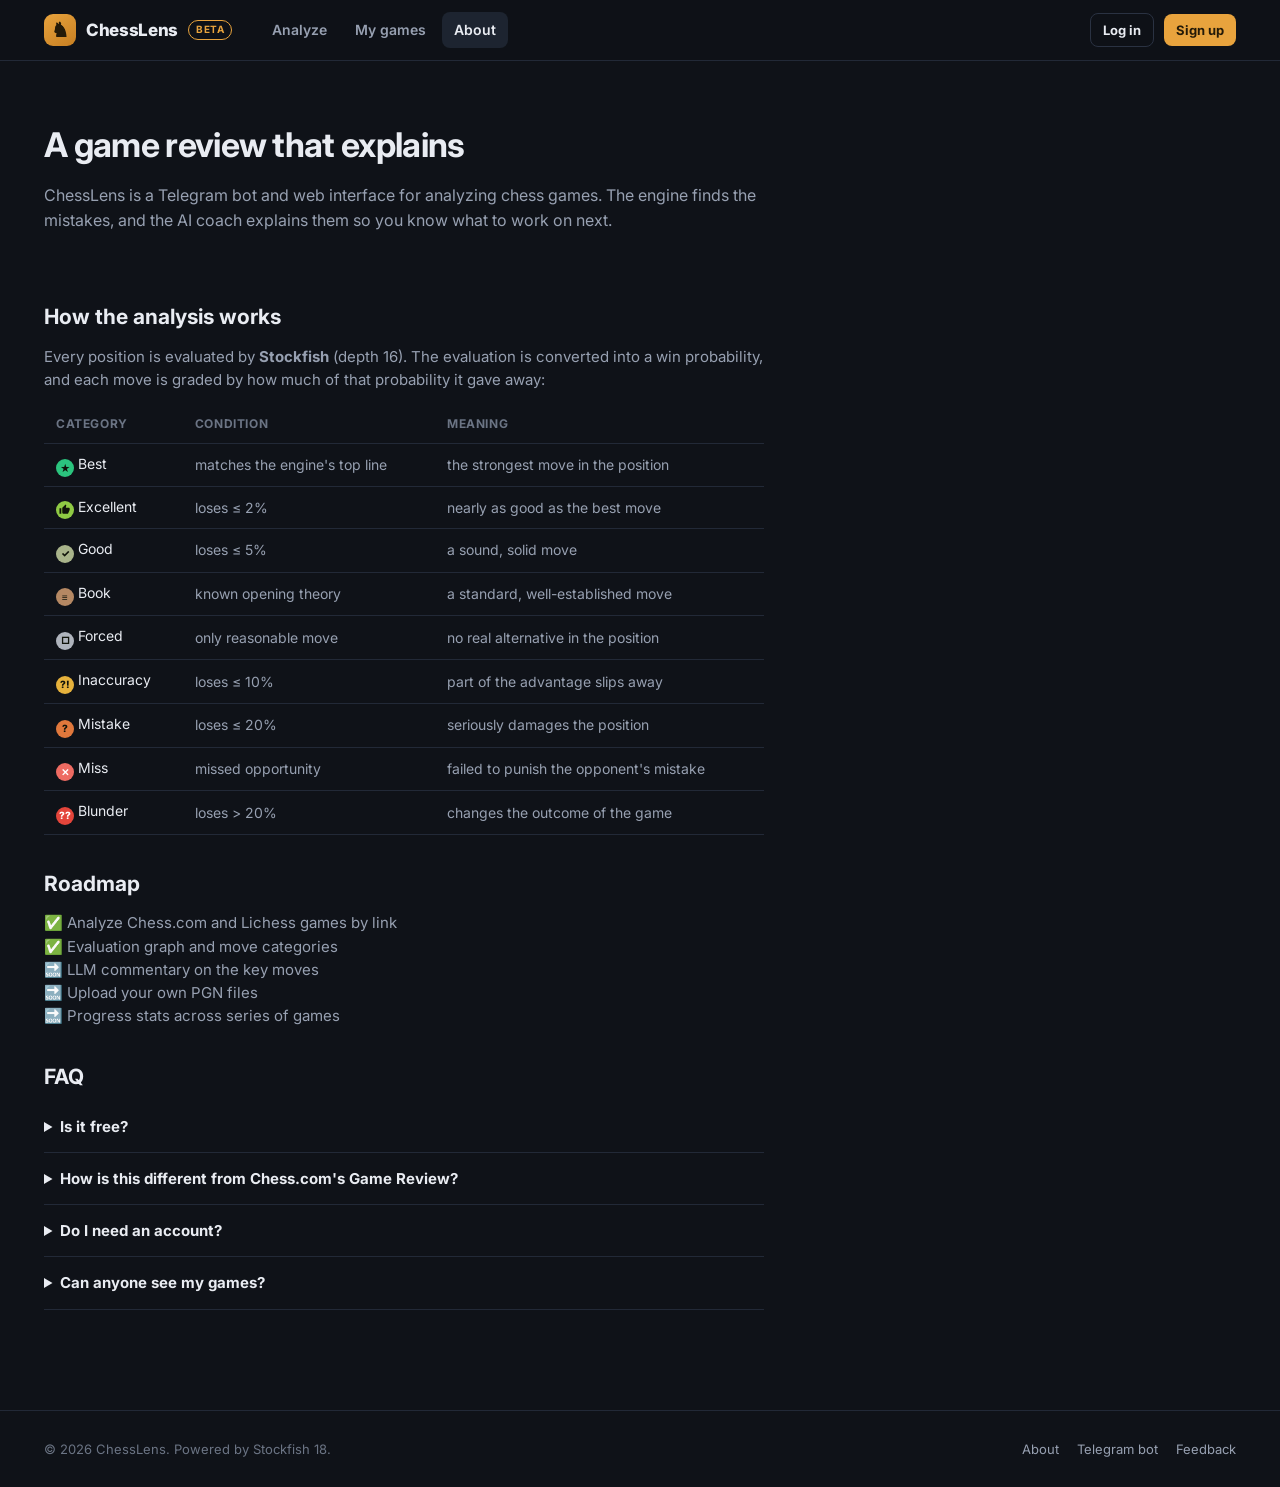
==== commit d54c2a14: "Added 'Miss' moves, almost ultimate detection" ====
--- a/web/about.html
+++ b/web/about.html
@@ -56,7 +56,7 @@
           <td class="c-muted">the strongest move in the position</td>
         </tr>
         <tr>
-          <td><span class="cat-ico Excellent">!</span> Excellent</td>
+          <td><span class="cat-ico Excellent"><svg viewBox="0 0 24 24" fill="currentColor" aria-hidden="true"><path d="M1 21h4V9H1v12zm22-11c0-1.1-.9-2-2-2h-6.31l.95-4.57.03-.32c0-.41-.17-.79-.44-1.06L14.17 1 7.59 7.59C7.22 7.95 7 8.45 7 9v10c0 1.1.9 2 2 2h9c.83 0 1.54-.5 1.84-1.22l3.02-7.05c.09-.23.14-.47.14-.72v-2z"/></svg></span> Excellent</td>
           <td class="c-muted">loses ≤ 2%</td>
           <td class="c-muted">nearly as good as the best move</td>
         </tr>
@@ -84,6 +84,11 @@
           <td><span class="cat-ico Mistake">?</span> Mistake</td>
           <td class="c-muted">loses ≤ 20%</td>
           <td class="c-muted">seriously damages the position</td>
+        </tr>
+        <tr>
+          <td><span class="cat-ico Miss">✕</span> Miss</td>
+          <td class="c-muted">missed opportunity</td>
+          <td class="c-muted">failed to punish the opponent's mistake</td>
         </tr>
         <tr>
           <td><span class="cat-ico Blunder">??</span> Blunder</td>
--- a/web/css/style.css
+++ b/web/css/style.css
@@ -33,9 +33,10 @@
   --cat-excellent: #8fca44;
   --cat-good: #a9b48b;
   --cat-book: #b58863;      /* opening theory — warm tan */
-  --cat-forced: #7f97b3;    /* only move — steel blue */
+  --cat-forced: #afb4bd;    /* only move — gray (blue is reserved for Great) */
   --cat-inaccuracy: #e6b23c;
   --cat-mistake: #e0783c;
+  --cat-miss: #ee6b62;      /* missed opportunity — coral */
   --cat-blunder: #e4453b;
 
   /* eval graph */
@@ -635,7 +636,8 @@
   content: "";
   position: absolute;
   inset: 0;
-  background: var(--sq-last);
+  /* --move-tint is set on #board by renderBoard(): the played move's category colour */
+  background: color-mix(in srgb, var(--move-tint, var(--sq-last)) 42%, transparent);
 }
 
 .sq .piece {
@@ -868,7 +870,11 @@
 .cat-ico.Forced { background: var(--cat-forced); }
 .cat-ico.Inaccuracy { background: var(--cat-inaccuracy); }
 .cat-ico.Mistake { background: var(--cat-mistake); }
+.cat-ico.Miss { background: var(--cat-miss); color: #fff; }
 .cat-ico.Blunder { background: var(--cat-blunder); color: #fff; }
+
+/* inline SVG icons inside badges (e.g. the Excellent thumbs-up) */
+.cat-ico svg { width: 62%; height: 62%; display: block; }
 
 /* --- coach comment --- */
 
